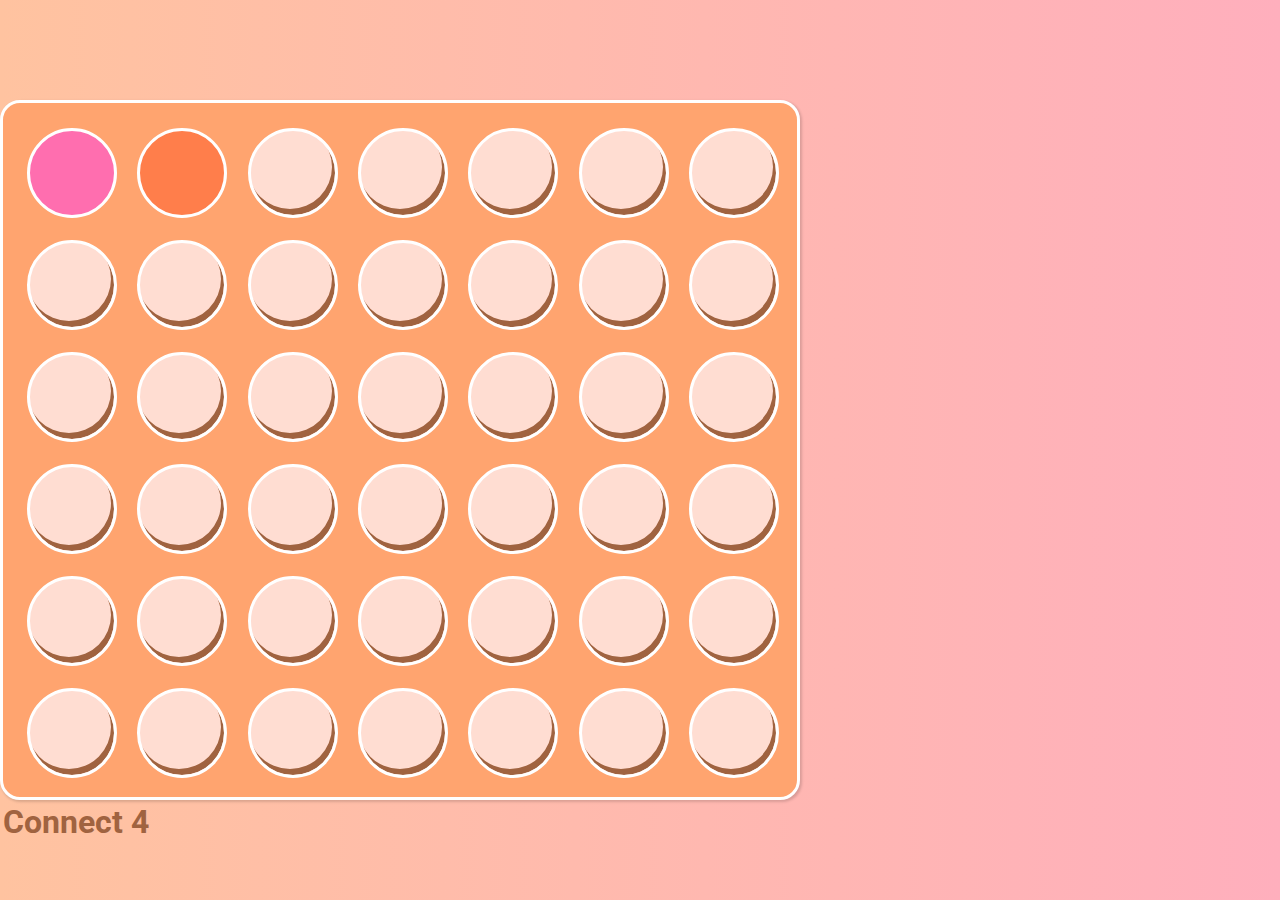
==== Precourse/Conect-4/index.html @ a7df7662 "update style and colors" ====
<!DOCTYPE html>
<html lang="en">
    <head>
        <meta charset="UTF-8" />
        <meta http-equiv="X-UA-Compatible" content="IE=edge" />
        <meta name="viewport" content="width=device-width, initial-scale=1.0" />
        <title>Connect 4</title>
        <link rel="preconnect" href="https://fonts.gstatic.com" />
        <link
            href="https://fonts.googleapis.com/css2?family=Roboto"
            rel="stylesheet"
        />
        <link rel="stylesheet" href="index.css" />
    </head>
    <body>
        <div class="wrapper">
            <div class="front-pannel">
                <div class="front-pannel circle pink"></div>
                <div class="front-pannel circle orange"></div>
                <div class="front-pannel circle"></div>
                <div class="front-pannel circle"></div>
                <div class="front-pannel circle"></div>
                <div class="front-pannel circle"></div>
                <div class="front-pannel circle"></div>
                <div class="front-pannel circle"></div>
                <div class="front-pannel circle"></div>
                <div class="front-pannel circle"></div>
                <div class="front-pannel circle"></div>
                <div class="front-pannel circle"></div>
                <div class="front-pannel circle"></div>
                <div class="front-pannel circle"></div>
                <div class="front-pannel circle"></div>
                <div class="front-pannel circle"></div>
                <div class="front-pannel circle"></div>
                <div class="front-pannel circle"></div>
                <div class="front-pannel circle"></div>
                <div class="front-pannel circle"></div>
                <div class="front-pannel circle"></div>
                <div class="front-pannel circle"></div>
                <div class="front-pannel circle"></div>
                <div class="front-pannel circle"></div>
                <div class="front-pannel circle"></div>
                <div class="front-pannel circle"></div>
                <div class="front-pannel circle"></div>
                <div class="front-pannel circle"></div>
                <div class="front-pannel circle"></div>
                <div class="front-pannel circle"></div>
                <div class="front-pannel circle"></div>
                <div class="front-pannel circle"></div>
                <div class="front-pannel circle"></div>
                <div class="front-pannel circle"></div>
                <div class="front-pannel circle"></div>
                <div class="front-pannel circle"></div>
                <div class="front-pannel circle"></div>
                <div class="front-pannel circle"></div>
                <div class="front-pannel circle"></div>
                <div class="front-pannel circle"></div>
                <div class="front-pannel circle"></div>
                <div class="front-pannel circle"></div>
            </div>
            <h1 class="title">Connect 4</h1>
        </div>
        <script src="index.js"></script>
    </body>
</html>
---- Precourse/Conect-4/index.css ----
*,
*::before,
*::after {
    margin: 0;
    padding: 0;
    box-sizing: border-box;
}

body {
    height: 100vh;
    display: grid;
    grid-template-columns: 10% auto;
    align-items: center;
    background: #ffafbd; /* fallback for old browsers */
    background: -webkit-linear-gradient(
        to right,
        #ffc3a0,
        #ffafbd
    ); /* Chrome 10-25, Safari 5.1-6 */
    background: linear-gradient(
        to right,
        #ffc3a0,
        #ffafbd
    ); /* W3C, IE 10+/ Edge, Firefox 16+, Chrome 26+, Opera 12+, Safari 7+ */
    font-family: "Roboto", sans-serif;
}

.title {
    color: #a06340;
    margin: auto;
}

.wrapper {
    background-color: rgb(255, 164, 111);
    width: 800px;
    height: 700px;
    margin: auto;
    border-radius: 20px;
    border: 3px solid rgb(255, 255, 255);
    box-shadow: rgba(0, 0, 0, 0.15) 1.95px 1.95px 2.6px;
}

.front-pannel {
    height: inherit;
    width: inherit;
    display: grid;
    grid-template-columns: 1fr 1fr 1fr 1fr 1fr 1fr 1fr;
    grid-template-rows: 1fr 1fr 1fr 1fr 1fr 1fr;
    gap: 5px 5px;
    padding: 1rem;
    align-items: center;
}

.front-pannel.circle {
    height: 90px;
    width: 90px;
    background-color: #ffddd2;
    border-radius: 50px;
    justify-self: center;
    border: 3px solid rgb(255, 255, 255);
    box-shadow: inset -3px -6px 0px #a06340;
}

.chips-pannel {
    height: inherit;
    width: inherit;
    display: grid;
    grid-template-columns: 1fr 1fr 1fr 1fr 1fr 1fr 1fr;
    grid-template-rows: 1fr 1fr 1fr 1fr 1fr 1fr;
    gap: 5px 5px;
    padding: 1rem;
    align-items: center;
}

.front-pannel.circle.pink {
    background: rgb(255, 110, 175);
    z-index: 1;
    box-shadow: none;
}

.front-pannel.circle.orange {
    background: rgb(255, 126, 75);
    z-index: 1;
    box-shadow: none;
}
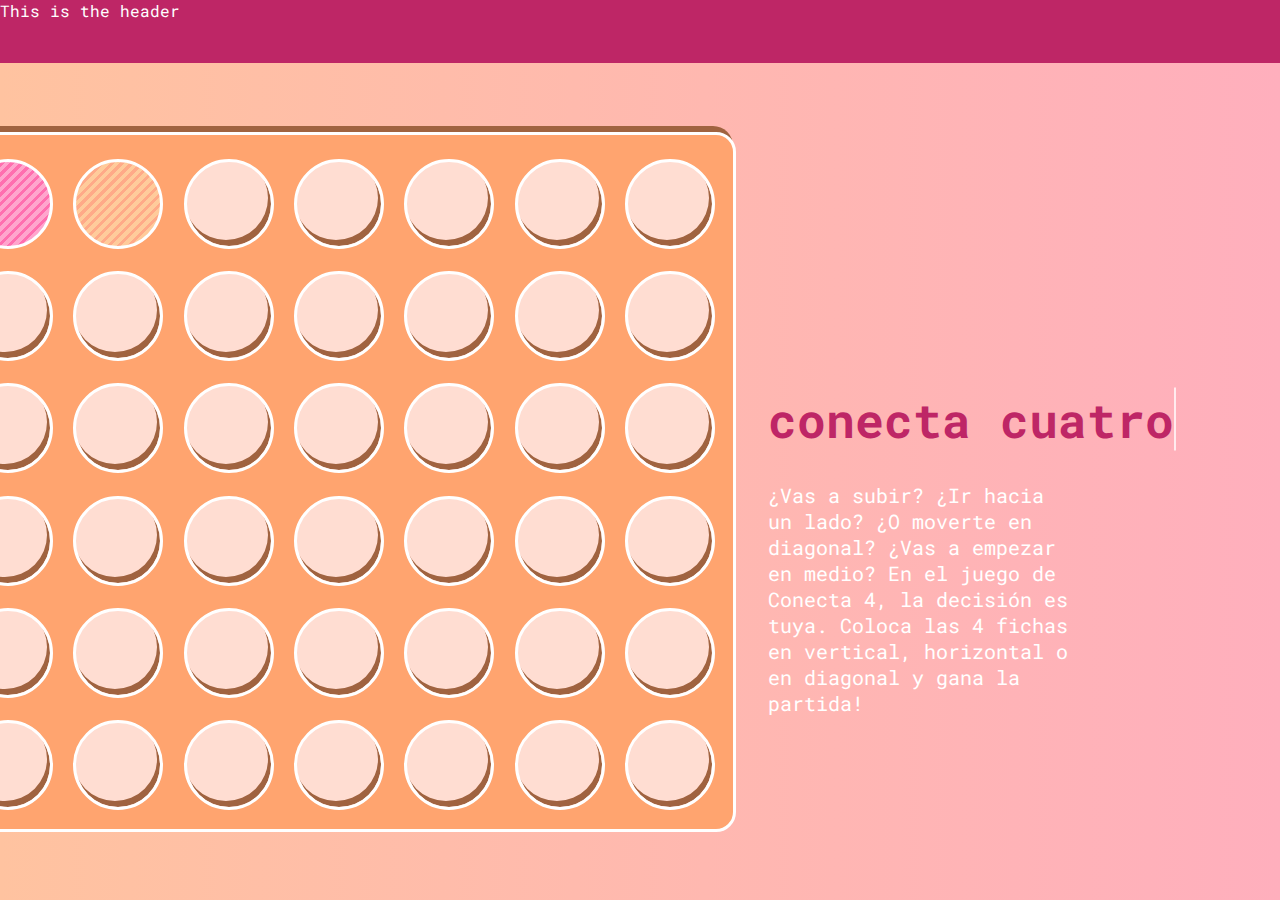
==== commit 4445c9cb: "update typewriter title effect" ====
--- a/Precourse/Conect-4/index.html
+++ b/Precourse/Conect-4/index.html
@@ -7,12 +7,13 @@
         <title>Connect 4</title>
         <link rel="preconnect" href="https://fonts.gstatic.com" />
         <link
-            href="https://fonts.googleapis.com/css2?family=Roboto"
+            href="https://fonts.googleapis.com/css2?family=Roboto+Mono"
             rel="stylesheet"
         />
         <link rel="stylesheet" href="index.css" />
     </head>
     <body>
+        <div class="header">This is the header</div>
         <div class="wrapper">
             <div class="front-pannel">
                 <div class="front-pannel circle pink"></div>
@@ -58,8 +59,14 @@
                 <div class="front-pannel circle"></div>
                 <div class="front-pannel circle"></div>
             </div>
-            <h1 class="title">Connect 4</h1>
         </div>
+        <h1 class="title anim-typewriter">conecta cuatro</h1>
+        <p class="game-description">
+            ¿Vas a subir? ¿Ir hacia un lado? ¿O moverte en diagonal? ¿Vas a
+            empezar en medio? En el juego de Conecta 4, la decisión es tuya.
+            Coloca las 4 fichas en vertical, horizontal o en diagonal y gana la
+            partida!
+        </p>
         <script src="index.js"></script>
     </body>
 </html>
--- a/Precourse/Conect-4/index.css
+++ b/Precourse/Conect-4/index.css
@@ -9,7 +9,8 @@
 body {
     height: 100vh;
     display: grid;
-    grid-template-columns: 10% auto;
+    grid-template-columns: 60% auto;
+    grid-template-rows: 7% 1fr 1fr;
     align-items: center;
     background: #ffafbd; /* fallback for old browsers */
     background: -webkit-linear-gradient(
@@ -22,12 +23,59 @@
         #ffc3a0,
         #ffafbd
     ); /* W3C, IE 10+/ Edge, Firefox 16+, Chrome 26+, Opera 12+, Safari 7+ */
-    font-family: "Roboto", sans-serif;
+    font-family: "Roboto Mono", monospace;
+}
+
+.header {
+    background-color: rgb(190, 38, 102);
+    grid-column-start: 1;
+    grid-column-end: 3;
+    height: 100%;
+    color: white;
 }
 
 .title {
-    color: #a06340;
-    margin: auto;
+    color: rgb(190, 38, 102);
+    font-size: 3em;
+    justify-self: start;
+    grid-column-start: 2;
+    grid-row-start: 2;
+    grid-row-end: 2;
+    align-self: end;
+    border-right: 2px solid rgba(255, 255, 255, 0.75);
+    white-space: nowrap;
+    overflow: hidden;
+    transform: translateY(-50%);
+}
+
+.anim-typewriter {
+    animation: typewriter 3s steps(14) 1s 1 normal both,
+        blinkTextCursor 500ms steps(14) infinite normal;
+}
+
+@keyframes typewriter {
+    from {
+        width: 0;
+    }
+    to {
+        width: 8.5em;
+    }
+}
+
+@keyframes blinkTextCursor {
+    from {
+        border-right-color: rgba(255, 255, 255, 0.75);
+    }
+    to {
+        border-right-color: transparent;
+    }
+}
+
+.game-description {
+    color: white;
+    align-self: start;
+    width: 60%;
+    font-size: 20px;
 }
 
 .wrapper {
@@ -37,7 +85,14 @@
     margin: auto;
     border-radius: 20px;
     border: 3px solid rgb(255, 255, 255);
-    box-shadow: rgba(0, 0, 0, 0.15) 1.95px 1.95px 2.6px;
+    box-shadow: -3px -6px 0px #a06340;
+    grid-column-start: 1;
+    grid-column-end: 1;
+    grid-row-start: 2;
+    grid-row-end: 4;
+    margin: 2rem;
+    justify-self: end;
+    /* box-shadow: rgba(0, 0, 0, 0.15) 1.95px 1.95px 2.6px; */
 }
 
 .front-pannel {
@@ -74,12 +129,39 @@
 
 .front-pannel.circle.pink {
     background: rgb(255, 110, 175);
+    background: -webkit-repeating-linear-gradient(
+        -45deg,
+        rgb(255, 110, 175),
+        rgb(255, 110, 175) 3px,
+        rgb(255, 165, 205) 3px,
+        rgb(255, 165, 205) 7px
+    );
+    background: repeating-linear-gradient(
+        -45deg,
+        rgb(255, 110, 175),
+        rgb(255, 110, 175) 3px,
+        rgb(255, 165, 205) 3px,
+        rgb(255, 165, 205) 7px
+    );
     z-index: 1;
     box-shadow: none;
 }
 
 .front-pannel.circle.orange {
-    background: rgb(255, 126, 75);
+    background: -webkit-repeating-linear-gradient(
+        -45deg,
+        #ffaa88,
+        #ffaa88 3px,
+        #ffcb9b 3px,
+        #ffcb9b 7px
+    );
+    background: repeating-linear-gradient(
+        -45deg,
+        #ffaa88,
+        #ffaa88 3px,
+        #ffcb9b 3px,
+        #ffcb9b 7px
+    );
     z-index: 1;
     box-shadow: none;
 }
